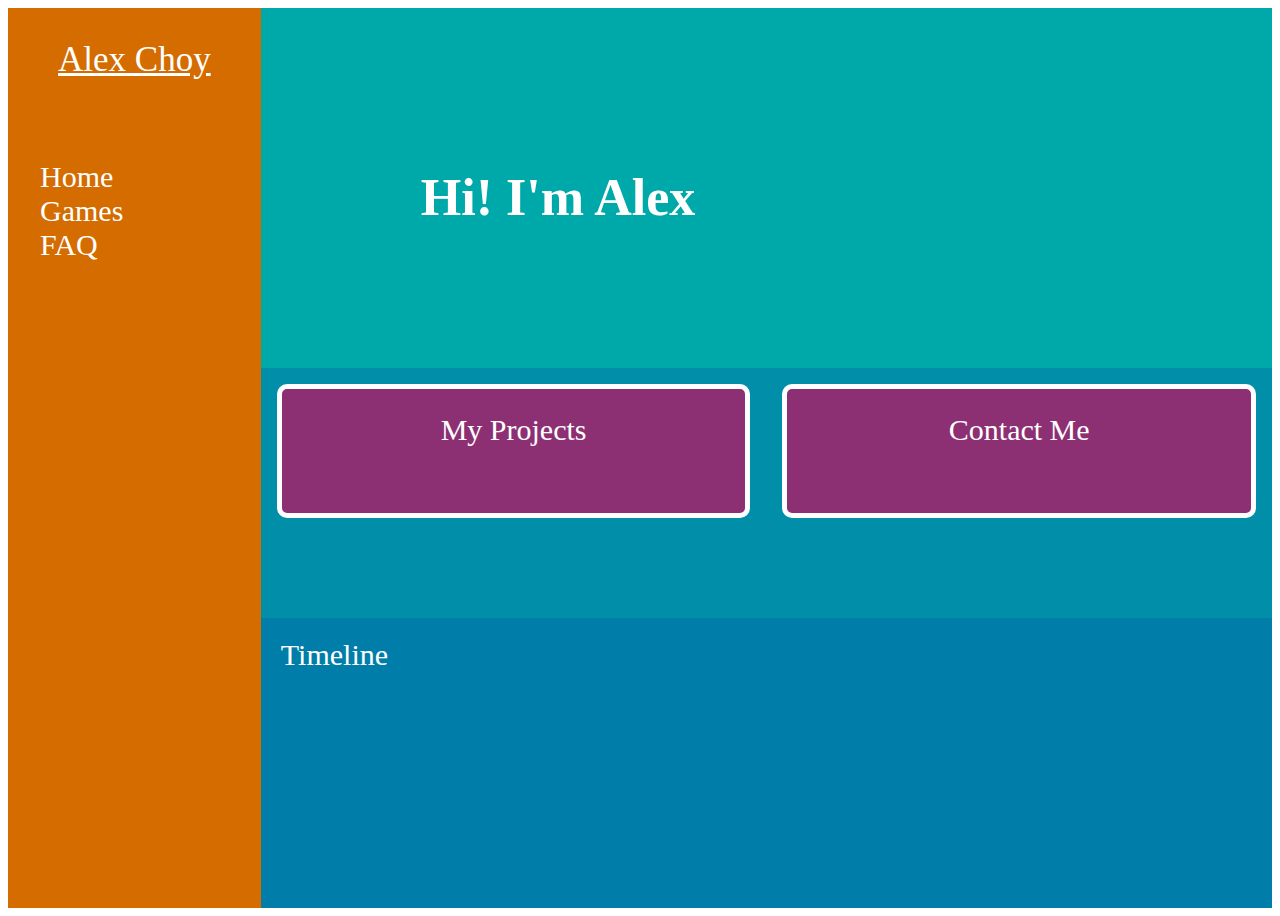
==== home.html @ 2ae831e5 "Base website prototype" ====
<!DOCTYPE html>
<html lang="en">
<head>
  <meta charset="UTF-8">
  <meta name="viewport" content="width=device-width, initial-scale=1.0">
  <title>My Website</title>
  <link rel="stylesheet" href="stylesheet.css">
</head>
<body>
  <div class="body">
    <div class="sidebar">
      <div class="name-header-container">
        <div class="name-header">
          Alex Choy
        </div>
      </div>
      <div class="nav-btn-container">
        <div class="nav-btn">Home</div>
        <div class="nav-btn">Games</div>
        <div class="nav-btn">FAQ</div>
      </div>
    </div>
    <div class=content> 
      <div class="content-header-container">
        <div class="content-header">Hi! I'm Alex</div>
        <div class="bio"></div>
      </div>
      <div class="content-btn-container">
        <div class="content-btn">
          <div class="btn">
              My Projects
          </div>
        </div>
        <div class="content-btn">
          <div class="btn">
            Contact Me
          </div>
        </div>
      </div>
      <div class="content-timeline-container">
        Timeline
      </div>
    </div>
  </div>
</body>
</html>
---- stylesheet.css ----
.body {
  display: flex;
  font-family: "Arial Rounded MT Bold"; 
  font-size: 30px;
  color: white;
}

.sidebar {
  height: 100vh;
  width: 20%;
  background-color: #d46c00;
}

.name-header {
  text-decoration: underline;
  font-size: 35px;
  padding: 2rem;
  margin-bottom: 1rem;
  display: flex;
  justify-content: center; /* Center horizontally */
  align-items: center; /* Center vertically */
}

.nav-btn-container {
  padding: 2rem;
  margin-bottom: 1rem;
}

.content {
  height: 100vh;
  width: 80%;
  background-color: #00a9a9;
  display: flex;
  flex-direction: column;
}

.content-header-container {
  height: 40%;
}

.content-header {
  height: 5vh;
  width: 100%;
  padding: 10rem;
  font-weight: 800;
  font-size: 52px;
}

.content-btn-container {
  background-color: #008ea9;
  height: 30%;
  display: flex;
}
.content-btn{
  padding: 0.75rem;
  height: 40%;
  width: 100%;
  background-color: #8d2f73;
  margin: 1rem;
  border-radius: 10px;
  border: 5px solid rgb(255, 255, 255);
  text-align: center;
}
.btn{
  padding: 0.75rem;
}

.content-timeline-container {
  background-color: #007ea9;
  padding: 20px;
  height: 30%;
}
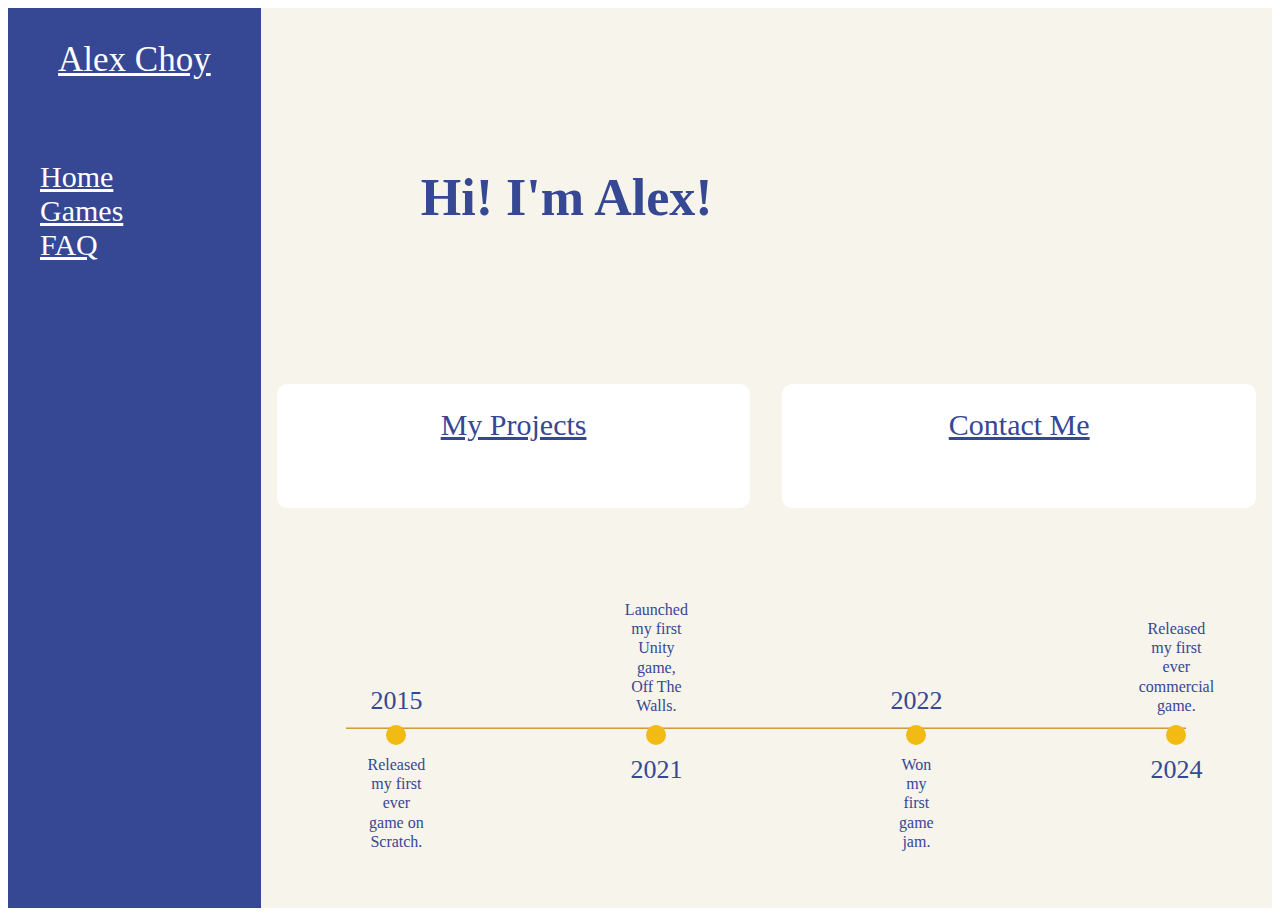
==== commit 9d5d3835: "Add files via upload" ====
--- a/home.html
+++ b/home.html
@@ -4,6 +4,7 @@
   <meta charset="UTF-8">
   <meta name="viewport" content="width=device-width, initial-scale=1.0">
   <title>My Website</title>
+  <link rel="icon" type="image/x-icon" href="icon.png">
   <link rel="stylesheet" href="stylesheet.css">
 </head>
 <body>
@@ -15,30 +16,36 @@
         </div>
       </div>
       <div class="nav-btn-container">
-        <div class="nav-btn">Home</div>
-        <div class="nav-btn">Games</div>
-        <div class="nav-btn">FAQ</div>
+        <a href="home.html" style="color: white;">Home</a>
+        <br>
+        <a href="https://alexio-games.itch.io/" target="_blank" style="color: white;">Games</a>
+        <br>
+        <a href="faq.html" style="color: white;">FAQ</a>
       </div>
     </div>
     <div class=content> 
       <div class="content-header-container">
-        <div class="content-header">Hi! I'm Alex</div>
-        <div class="bio"></div>
+        <div class="content-header">Hi! I'm Alex!</div>
       </div>
       <div class="content-btn-container">
         <div class="content-btn">
           <div class="btn">
-              My Projects
+              <a href="https://alexio-games.itch.io/" target="_blank">My Projects</a>
           </div>
         </div>
         <div class="content-btn">
           <div class="btn">
-            Contact Me
+            <a href="mailto:alexbchoy@gmail.com">Contact Me</a>
           </div>
         </div>
       </div>
       <div class="content-timeline-container">
-        Timeline
+        <ul class="timeline">
+          <li data-year="2015" data-text="Released my first ever game on Scratch."></li>
+          <li data-year="2021" data-text="Launched my first Unity game, Off The Walls."></li>
+          <li data-year="2022" data-text="Won my first game jam."></li>
+          <li data-year="2024" data-text="Released my first ever commercial game."></li>
+        </ul>
       </div>
     </div>
   </div>
--- a/stylesheet.css
+++ b/stylesheet.css
@@ -2,13 +2,14 @@
   display: flex;
   font-family: "Arial Rounded MT Bold"; 
   font-size: 30px;
-  color: white;
+  color: #364794;
 }
 
 .sidebar {
   height: 100vh;
   width: 20%;
-  background-color: #d46c00;
+  color: white;
+  background-color: #364794;
 }
 
 .name-header {
@@ -29,7 +30,7 @@
 .content {
   height: 100vh;
   width: 80%;
-  background-color: #00a9a9;
+  background-color: #f7f4ec;
   display: flex;
   flex-direction: column;
 }
@@ -47,7 +48,7 @@
 }
 
 .content-btn-container {
-  background-color: #008ea9;
+  background-color: #f7f4ec;
   height: 30%;
   display: flex;
 }
@@ -55,18 +56,167 @@
   padding: 0.75rem;
   height: 40%;
   width: 100%;
-  background-color: #8d2f73;
+  background-color: #ffffff;
   margin: 1rem;
   border-radius: 10px;
-  border: 5px solid rgb(255, 255, 255);
   text-align: center;
+  transition: 0.4s ease-in-out;
 }
 .btn{
   padding: 0.75rem;
 }
 
 .content-timeline-container {
-  background-color: #007ea9;
+  background-color: #f7f4ec;
   padding: 20px;
   height: 30%;
+}
+
+.bio{
+  padding: 20px;
+  height: 30%;
+  color: white;
+}
+
+a:link {
+  color: #364794;
+}
+
+a:visited {
+  color: #364794;
+}
+
+.content-btn:hover {
+  background-color: #e7c55e;
+}
+
+.timeline {
+	width:800px;
+	height: 20px;
+	list-style: none;
+	text-align: justify;
+	margin: 80px auto;
+	background: -webkit-gradient(left top, left bottom, color-stop(0%, rgba(255,255,255,0)), color-stop(45%, rgba(255,255,255,0)), color-stop(51%, rgba(191,128,11,1)), color-stop(57%, rgba(255,255,255,0)), color-stop(100%, rgba(255,255,255,0)));
+	background: linear-gradient(to bottom, rgba(255,255,255,0) 0%, rgba(255,255,255,0) 45%, rgba(191,128,11,1) 51%, rgba(255,255,255,0) 57%, rgba(255,255,255,0) 100%);
+}
+
+.timeline:after {
+  display: inline-block;
+  content: "";
+  width: 100%;
+}
+
+.timeline li {
+	display: inline-block;
+	width: 20px;
+	height: 20px;
+	background: #F2BB13;
+	text-align: center;
+	line-height: 1.2;
+	position: relative;
+	border-radius: 50%;
+}
+.timeline li:before {
+	display: inline-block;
+	content: attr(data-year);
+	font-size: 26px;
+	position: absolute;
+	left: 50%;
+	transform: translateX(-50%);
+}
+
+.timeline li:nth-child(odd):before {
+	top: -40px;
+}
+.timeline li:nth-child(even):before {
+	bottom: -40px;
+}
+
+.timeline li:after {
+	display: inline-block;
+	content: attr(data-text);
+	font-size: 16px;
+	position: absolute;
+	left: 50%;
+	transform: translateX(-50%);
+}
+
+.timeline li:nth-child(odd):after {
+	bottom: 0;
+	margin-bottom: -10px;
+	transform: translate(-50%, 100%);
+}
+.timeline li:nth-child(even):after {
+	top: 0;
+	margin-top: -10px;
+	transform: translate(-50%, -100%);
+}
+input[type='checkbox'] {
+  display: none;
+}
+.lbl-toggle {
+  display: block;
+
+  font-weight: bold;
+  font-family: monospace;
+  font-size: 1.2rem;
+  text-transform: uppercase;
+  text-align: center;
+
+  padding: 1rem;
+
+  color: #A77B0E;
+  background: #FAE042;
+
+  cursor: pointer;
+
+  border-radius: 7px;
+  transition: all 0.25s ease-out;
+}
+
+.lbl-toggle:hover {
+  color: #7C5A0B;
+}
+.lbl-toggle::before {
+  content: ' ';
+  display: inline-block;
+
+  border-top: 5px solid transparent;
+  border-bottom: 5px solid transparent;
+  border-left: 5px solid currentColor;
+
+  vertical-align: middle;
+  margin-right: .7rem;
+  transform: translateY(-2px);
+
+  transition: transform .2s ease-out;
+}
+.collapsible-content .content-inner {
+  background: rgba(250, 224, 66, .2);
+  border-bottom: 1px solid rgba(250, 224, 66, .45);
+
+  border-bottom-left-radius: 7px;
+  border-bottom-right-radius: 7px;
+  padding: .5rem 1rem;
+}
+.collapsible-content {
+  max-height: 0px;
+  overflow: hidden;
+
+  transition: max-height .25s ease-in-out;
+}
+.toggle:checked + .lbl-toggle + .collapsible-content {
+  max-height: 100vh;
+}
+.toggle:checked + .lbl-toggle::before {
+  transform: rotate(90deg) translateX(-3px);
+}
+
+.toggle:checked + .lbl-toggle {
+  border-bottom-right-radius: 0;
+  border-bottom-left-radius: 0;
+}
+
+.content-inner {
+  font-size: large;
 }